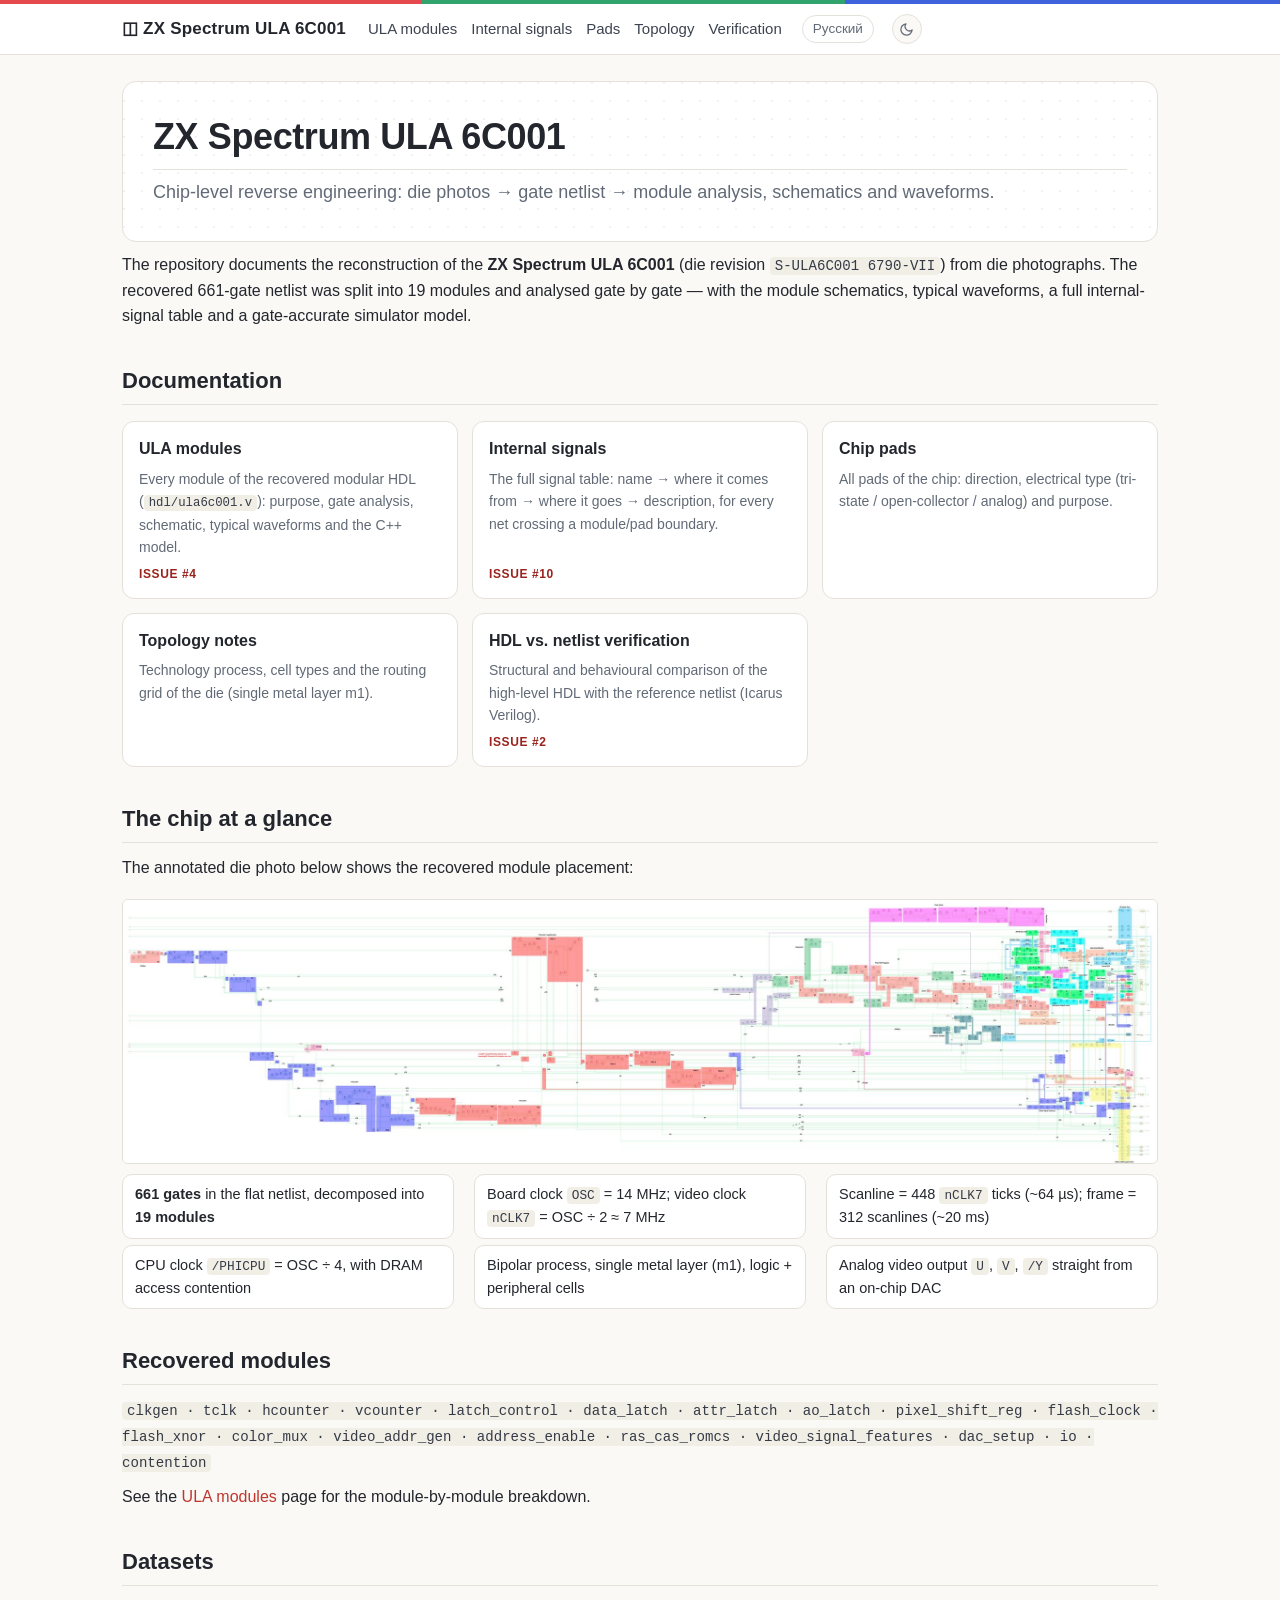
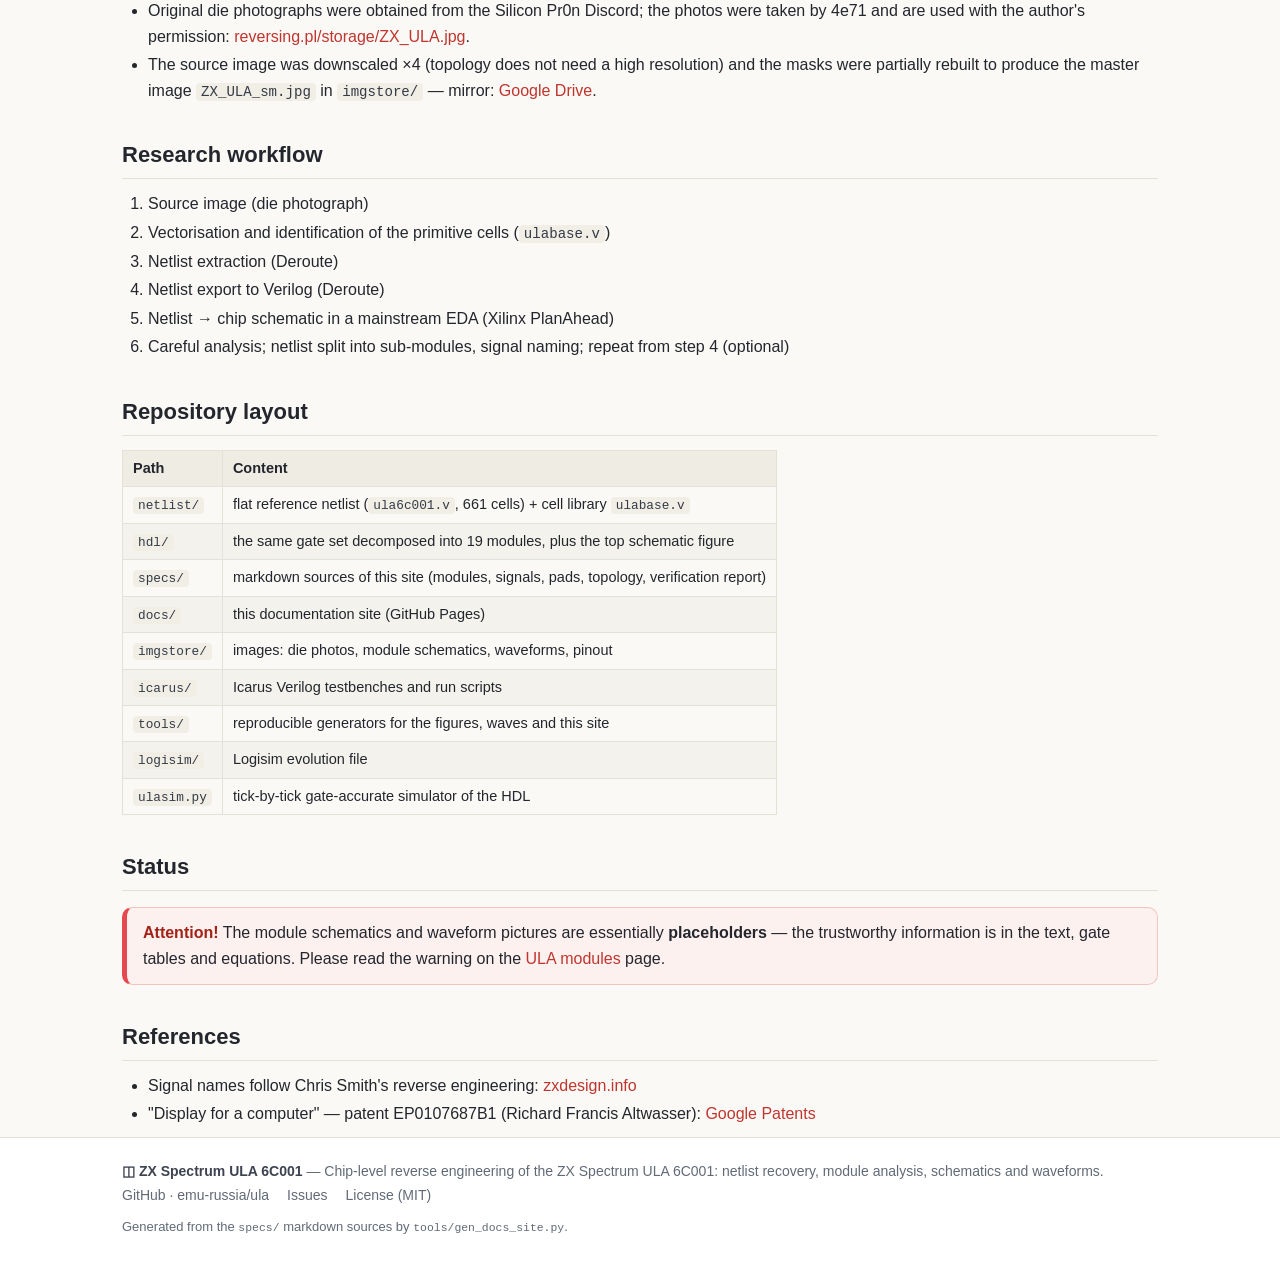
==== docs/index.html @ e71f9292 "docs: GitHub Pages site from specs markdown (issue #12) - docs/ is now the GitHub Pages source with " ====
<!DOCTYPE html>
<html lang="en">
<head>
<meta charset="utf-8">
<meta name="viewport" content="width=device-width, initial-scale=1">
<meta name="color-scheme" content="light dark">
<title>ZX Spectrum ULA 6C001 — documentation · ZX Spectrum ULA 6C001</title>
<meta name="description" content="Chip-level reverse engineering of the ZX Spectrum ULA 6C001: netlist recovery, module analysis, schematics, waveforms.">
<link rel="stylesheet" href="assets/style.css">
<script src="assets/theme.js"></script>
<link rel="icon" href="data:image/svg+xml,%3Csvg xmlns='http://www.w3.org/2000/svg' viewBox='0 0 16 16'%3E%3Crect width='16' height='16' rx='3' fill='%23111'/%3E%3Crect x='3' y='3' width='3' height='10' fill='%23e5484d'/%3E%3Crect x='7' y='3' width='3' height='10' fill='%2330a46c'/%3E%3Crect x='11' y='3' width='2' height='10' fill='%233e63dd'/%3E%3C/svg%3E">
</head>
<body>
<header class="site-header">
  <div class="wrap">
    <a class="brand" href="index.html">◫ ZX Spectrum ULA 6C001</a>
    <nav class="site-nav" aria-label="main">
      <a href="ula-modules.html">ULA modules</a><a href="ula-signals.html">Internal signals</a><a href="pads.html">Pads</a><a href="topo.html">Topology</a><a href="hdl-vs-netlist-verification.html">Verification</a>
      <a class="lang-switch" href="index.ru.html">Русский</a>
      
      <button class="theme-toggle" type="button" aria-label="Toggle color theme" title="Toggle color theme">
        <svg class="icon icon-moon" viewBox="0 0 24 24" aria-hidden="true"><path d="M21 12.79A9 9 0 1 1 11.21 3 7 7 0 0 0 21 12.79z"></path></svg>
        <svg class="icon icon-sun" viewBox="0 0 24 24" aria-hidden="true"><circle cx="12" cy="12" r="5"></circle><line x1="12" y1="1" x2="12" y2="3"></line><line x1="12" y1="21" x2="12" y2="23"></line><line x1="4.22" y1="4.22" x2="5.64" y2="5.64"></line><line x1="18.36" y1="18.36" x2="19.78" y2="19.78"></line><line x1="1" y1="12" x2="3" y2="12"></line><line x1="21" y1="12" x2="23" y2="12"></line><line x1="4.22" y1="19.78" x2="5.64" y2="18.36"></line><line x1="18.36" y1="5.64" x2="19.78" y2="4.22"></line></svg>
      </button>
    </nav>
  </div>
</header>
<main class="wrap">
  <article class="doc">
<div class="hero-band">
<h1>ZX Spectrum ULA 6C001</h1>
<p class="lead">Chip-level reverse engineering: die photos → gate netlist → module analysis, schematics and waveforms.</p>
</div>

<p>The repository documents the reconstruction of the <strong>ZX Spectrum ULA 6C001</strong>
(die revision <code>S-ULA6C001 6790-VII</code>) from die photographs. The recovered
661-gate netlist was split into 19 modules and analysed gate by gate — with the
module schematics, typical waveforms, a full internal-signal table and a
gate-accurate simulator model.</p>

<h2 id="docs">Documentation</h2>
<div class="cards">
  <a class="card" href="ula-modules.html">
    <span class="card-t">ULA modules</span>
    <span class="card-d">Every module of the recovered modular HDL
      (<code>hdl/ula6c001.v</code>): purpose, gate analysis, schematic, typical
      waveforms and the C++ model.</span>
    <span class="card-b">issue #4</span>
  </a>
  <a class="card" href="ula-signals.html">
    <span class="card-t">Internal signals</span>
    <span class="card-d">The full signal table: name → where it comes from →
      where it goes → description, for every net crossing a module/pad boundary.</span>
    <span class="card-b">issue #10</span>
  </a>
  <a class="card" href="pads.html">
    <span class="card-t">Chip pads</span>
    <span class="card-d">All pads of the chip: direction, electrical type
      (tri-state / open-collector / analog) and purpose.</span>
  </a>
  <a class="card" href="topo.html">
    <span class="card-t">Topology notes</span>
    <span class="card-d">Technology process, cell types and the routing grid of
      the die (single metal layer m1).</span>
  </a>
  <a class="card" href="hdl-vs-netlist-verification.html">
    <span class="card-t">HDL vs. netlist verification</span>
    <span class="card-d">Structural and behavioural comparison of the high-level
      HDL with the reference netlist (Icarus Verilog).</span>
    <span class="card-b">issue #2</span>
  </a>
</div>

<h2 id="chip">The chip at a glance</h2>
<p>The annotated die photo below shows the recovered module placement:</p>
<img class="hero" src="assets/ula6c001-annotated.jpg" alt="Annotated ULA 6C001 die photo with recovered module outlines">
<ul class="facts">
  <li><b>661 gates</b> in the flat netlist, decomposed into <b>19 modules</b></li>
  <li>Board clock <code>OSC</code> = 14 MHz; video clock <code>nCLK7</code> = OSC ÷ 2 ≈ 7 MHz</li>
  <li>Scanline = 448 <code>nCLK7</code> ticks (~64 µs); frame = 312 scanlines (~20 ms)</li>
  <li>CPU clock <code>/PHICPU</code> = OSC ÷ 4, with DRAM access contention</li>
  <li>Bipolar process, single metal layer (m1), logic + peripheral cells</li>
  <li>Analog video output <code>U</code>, <code>V</code>, <code>/Y</code> straight from an on-chip DAC</li>
</ul>

<h2 id="modules">Recovered modules</h2>
<p><code>clkgen · tclk · hcounter · vcounter · latch_control · data_latch ·
attr_latch · ao_latch · pixel_shift_reg · flash_clock · flash_xnor ·
color_mux · video_addr_gen · address_enable · ras_cas_romcs ·
video_signal_features · dac_setup · io · contention</code></p>
<p>See the <a href="ula-modules.html">ULA modules</a> page for the module-by-module
breakdown.</p>

<h2 id="datasets">Datasets</h2>
<ul>
  <li>Original die photographs were obtained from the Silicon Pr0n Discord;
      the photos were taken by 4e71 and are used with the author's permission:
      <a href="https://reversing.pl/storage/ZX_ULA.jpg">reversing.pl/storage/ZX_ULA.jpg</a>.</li>
  <li>The source image was downscaled ×4 (topology does not need a high
      resolution) and the masks were partially rebuilt to produce the master
      image <code>ZX_ULA_sm.jpg</code> in <code>imgstore/</code> — mirror:
      <a href="https://drive.google.com/file/d/1--3bO9DbVKPTjt3Om8gvpYQBYHB_Lc9T/view">Google Drive</a>.</li>
</ul>

<h2 id="process">Research workflow</h2>
<ol>
  <li>Source image (die photograph)</li>
  <li>Vectorisation and identification of the primitive cells (<code>ulabase.v</code>)</li>
  <li>Netlist extraction (Deroute)</li>
  <li>Netlist export to Verilog (Deroute)</li>
  <li>Netlist → chip schematic in a mainstream EDA (Xilinx PlanAhead)</li>
  <li>Careful analysis; netlist split into sub-modules, signal naming; repeat from step 4 (optional)</li>
</ol>

<h2 id="repo">Repository layout</h2>
<table>
<thead><tr><th>Path</th><th>Content</th></tr></thead>
<tbody>
<tr><td><code>netlist/</code></td><td>flat reference netlist (<code>ula6c001.v</code>, 661 cells) + cell library <code>ulabase.v</code></td></tr>
<tr><td><code>hdl/</code></td><td>the same gate set decomposed into 19 modules, plus the top schematic figure</td></tr>
<tr><td><code>specs/</code></td><td>markdown sources of this site (modules, signals, pads, topology, verification report)</td></tr>
<tr><td><code>docs/</code></td><td>this documentation site (GitHub Pages)</td></tr>
<tr><td><code>imgstore/</code></td><td>images: die photos, module schematics, waveforms, pinout</td></tr>
<tr><td><code>icarus/</code></td><td>Icarus Verilog testbenches and run scripts</td></tr>
<tr><td><code>tools/</code></td><td>reproducible generators for the figures, waves and this site</td></tr>
<tr><td><code>logisim/</code></td><td>Logisim evolution file</td></tr>
<tr><td><code>ulasim.py</code></td><td>tick-by-tick gate-accurate simulator of the HDL</td></tr>
</tbody>
</table>

<h2 id="status">Status</h2>
<div class="callout warning">
<p><strong>Attention!</strong> The module schematics and waveform pictures are
essentially <strong>placeholders</strong> — the trustworthy information is in the
text, gate tables and equations. Please read the warning on the
<a href="ula-modules.html">ULA modules</a> page.</p>
</div>

<h2 id="refs">References</h2>
<ul>
  <li>Signal names follow Chris Smith's reverse engineering: <a href="http://www.zxdesign.info/schematics.shtml">zxdesign.info</a></li>
  <li>"Display for a computer" — patent EP0107687B1 (Richard Francis Altwasser): <a href="https://patents.google.com/patent/EP0107687B1">Google Patents</a></li>
</ul>

  </article>
</main>
<footer class="site-footer">
  <div class="wrap">
    <div>
      <p class="f-title">◫ ZX Spectrum ULA 6C001 <span class="f-sub">— Chip-level reverse engineering of the ZX Spectrum ULA 6C001: netlist recovery, module analysis, schematics and waveforms.</span></p>
      <p class="f-links">
        <a href="https://github.com/emu-russia/ula">GitHub · emu-russia/ula</a>
        <a href="https://github.com/emu-russia/ula/issues">Issues</a>
        <a href="https://github.com/emu-russia/ula/blob/main/LICENSE">License (MIT)</a>
      </p>
    </div>
    
    <p class="f-gen">Generated from the <code>specs/</code> markdown sources by <code>tools/gen_docs_site.py</code>.</p>
  </div>
</footer>
</body>
</html>
---- docs/assets/style.css ----
:root{
  --bg:#faf9f6; --panel:#ffffff; --ink:#23262d; --muted:#616a76;
  --line:#e4e1d8; --accent:#c0352e; --accent-ink:#9a231d; --nav-ink:#3d4350;
  --code-bg:#f1eee6; --code-ink:#343a46;
  --pre-bg:#1e232e; --pre-ink:#d5dae4;
  --thead-bg:#efece3; --zebra-bg:#f4f2ec;
  --quote-border:#cfc9bb; --quote-bg:#f3f1ea;
  --warn-bg:#fdf1ef; --warn-border:#f2c5c0; --warn-strong:#a32217;
  --dot:rgba(0,0,0,.05); --shadow:0 3px 12px rgba(0,0,0,.09);
  --stripe:linear-gradient(90deg,#e5484d 0 33%,#30a46c 33% 66%,#3e63dd 66% 100%);
  color-scheme:light;
}
[data-theme="dark"]{
  --bg:#101216; --panel:#1a1d24; --ink:#e7eaf0; --muted:#9aa2b1;
  --line:#313845; --accent:#f28f85; --accent-ink:#ffb7ae; --nav-ink:#c5cbd6;
  --code-bg:#262c37; --code-ink:#e2e6ee;
  --pre-bg:#0b0d12; --pre-ink:#d7dce6;
  --thead-bg:#262c37; --zebra-bg:#1f232c;
  --quote-border:#474f5e; --quote-bg:#20242d;
  --warn-bg:#2c1c1b; --warn-border:#82423b; --warn-strong:#ffb7ae;
  --dot:rgba(255,255,255,.045); --shadow:0 4px 14px rgba(0,0,0,.5);
  color-scheme:dark;
}
*{box-sizing:border-box}
html{scroll-behavior:smooth}
body{
  margin:0;background:var(--bg);color:var(--ink);
  font:16px/1.6 -apple-system,BlinkMacSystemFont,"Segoe UI",Roboto,"Helvetica Neue",Arial,"Noto Sans",sans-serif;
  -webkit-text-size-adjust:100%;
  transition:background-color .2s ease,color .2s ease;
}
.wrap{max-width:1080px;margin:0 auto;padding:0 22px}
a{color:var(--accent);text-decoration:none}
a:hover{text-decoration:underline}
/* spectrum stripe */
body::before{
  content:"";display:block;height:4px;background:var(--stripe);
}

/* ---------- header ---------- */
.site-header{background:var(--panel);border-bottom:1px solid var(--line);
  transition:background-color .2s ease,border-color .2s ease}
.site-header .wrap{display:flex;flex-wrap:wrap;align-items:center;gap:10px 22px;
  padding-top:10px;padding-bottom:10px}
.brand{font-weight:700;font-size:17px;letter-spacing:.2px;color:var(--ink);
  white-space:nowrap;display:inline-flex;align-items:center;gap:8px}
.brand:hover{text-decoration:none;color:var(--accent)}
.site-nav{display:flex;flex-wrap:wrap;align-items:center;gap:4px 14px;font-size:15px}
.site-nav a{color:var(--nav-ink)}
.site-nav a:hover{color:var(--accent);text-decoration:none}
.site-nav a.active{color:var(--accent-ink);font-weight:600;
  box-shadow:inset 0 -2px 0 var(--accent)}
.site-nav .lang-switch{margin-left:6px;padding:2px 10px;border:1px solid var(--line);
  border-radius:999px;font-size:13.5px;color:var(--muted)}
.site-nav .lang-switch:hover{color:var(--accent);border-color:var(--accent);
  text-decoration:none}

/* ---------- theme toggle ---------- */
.theme-toggle{
  display:inline-flex;align-items:center;justify-content:center;
  width:30px;height:30px;padding:0;margin-left:4px;
  border:1px solid var(--line);border-radius:999px;
  background:var(--bg);color:var(--muted);cursor:pointer;
  transition:color .15s,border-color .15s,background-color .2s;
}
.theme-toggle:hover{color:var(--accent);border-color:var(--accent)}
.theme-toggle svg{
  width:15px;height:15px;stroke:currentColor;fill:none;
  stroke-width:2;stroke-linecap:round;stroke-linejoin:round;
}
.theme-toggle .icon-sun{display:none}
[data-theme="dark"] .theme-toggle .icon-sun{display:block}
[data-theme="dark"] .theme-toggle .icon-moon{display:none}

/* ---------- article ---------- */
main{padding:26px 0 40px}
.doc h1{
  font-size:30px;line-height:1.2;margin:6px 0 18px;letter-spacing:-.2px;
  padding-bottom:12px;border-bottom:1px solid var(--line);
}
.doc h2{font-size:22px;margin:34px 0 12px;padding-bottom:6px;
  border-bottom:1px solid var(--line);scroll-margin-top:14px}
.doc h3{font-size:18px;margin:24px 0 8px;scroll-margin-top:14px}
.doc h4{font-size:16px;margin:18px 0 6px}
.doc p{margin:10px 0}
.doc ul,.doc ol{margin:10px 0;padding-left:26px}
.doc li{margin:3px 0}
.doc img{max-width:100%;height:auto;border-radius:6px}
.doc p:has(> img:only-child){text-align:center}
.doc hr{border:0;border-top:2px solid var(--line);margin:30px 0}
code{
  font-family:ui-monospace,SFMono-Regular,Menlo,Consolas,"Liberation Mono",monospace;
  font-size:.88em;background:var(--code-bg);color:var(--code-ink);
  padding:1px 5px;border-radius:4px;
}
pre{
  background:var(--pre-bg);color:var(--pre-ink);border-radius:10px;
  padding:14px 16px;overflow:auto;font-size:13.5px;line-height:1.55;
}
pre code{background:none;color:inherit;padding:0;font-size:inherit}
table{border-collapse:collapse;width:100%;margin:14px 0;font-size:14.5px;
  display:block;overflow-x:auto}
thead th{background:var(--thead-bg);text-align:left}
th,td{border:1px solid var(--line);padding:6px 10px;vertical-align:top}
tbody tr:nth-child(even){background:var(--zebra-bg)}
blockquote{margin:16px 0;padding:2px 16px;border-left:4px solid var(--quote-border);
  background:var(--quote-bg);border-radius:0 8px 8px 0}
blockquote p{margin:8px 0}
.callout{border-radius:10px;padding:12px 16px;margin:16px 0}
.callout p{margin:0 0 6px}
.callout p:last-child{margin-bottom:0}
.callout.warning{background:var(--warn-bg);border:1px solid var(--warn-border);
  border-left:5px solid #e5484d}
.callout.warning strong:first-child{color:var(--warn-strong)}
/* per-page contents */
.page-toc{margin:14px 0 6px;background:var(--panel);border:1px solid var(--line);
  border-radius:10px;padding:10px 16px}
.page-toc summary{cursor:pointer;font-weight:600;user-select:none}
.page-toc ul{margin:8px 0 4px;padding-left:22px}
.page-toc ul ul{margin:2px 0}
.page-toc a{color:var(--nav-ink)}
.page-toc a:hover{color:var(--accent);text-decoration:none}
.doc .srcnote{color:var(--muted);font-size:14px;margin:2px 0 18px}

/* ---------- landing ---------- */
.hero-band{background:var(--panel);border:1px solid var(--line);border-radius:14px;
  padding:34px 30px 26px;margin:26px 0 6px;
  background-image:radial-gradient(circle at 1px 1px,var(--dot) 1px,transparent 0);
  background-size:18px 18px}
.hero-band h1{font-size:36px;line-height:1.15;margin:0 0 8px;letter-spacing:-.4px}
.hero-band .lead{font-size:18px;color:var(--muted);margin:0 0 8px}
.doc .hero{display:block;margin:18px auto 6px;border:1px solid var(--line);width:100%}
.cards{display:grid;grid-template-columns:repeat(auto-fill,minmax(300px,1fr));
  gap:14px;margin:16px 0}
.card{display:flex;flex-direction:column;gap:6px;background:var(--panel);
  border:1px solid var(--line);border-radius:12px;padding:14px 16px;
  transition:border-color .15s, box-shadow .15s, background-color .2s;color:inherit}
.card:hover{text-decoration:none;border-color:var(--accent);box-shadow:var(--shadow)}
.card-t{font-weight:700;font-size:16px;color:var(--ink)}
.card-d{font-size:14px;color:var(--muted);flex:1}
.card-b{font-size:12px;color:var(--accent-ink);text-transform:uppercase;
  letter-spacing:.6px;font-weight:600}
ul.facts{list-style:none;padding-left:0;display:grid;
  grid-template-columns:repeat(auto-fill,minmax(320px,1fr));gap:6px 20px}
ul.facts li{padding:8px 12px;background:var(--panel);border:1px solid var(--line);
  border-radius:10px;font-size:14.5px;margin:0}

/* ---------- footer ---------- */
.site-footer{border-top:1px solid var(--line);background:var(--panel);
  padding:22px 0 30px;color:var(--muted);font-size:14px;
  transition:background-color .2s ease}
.site-footer .wrap{display:flex;flex-direction:column;gap:10px}
.f-title{font-weight:600;color:var(--nav-ink);margin:0 0 2px}
.f-title .f-sub{font-weight:400;color:var(--muted)}
.f-links{display:flex;flex-wrap:wrap;gap:6px 18px;margin:0}
.f-links a{color:var(--muted)}
.f-links a:hover{color:var(--accent)}
.f-gen{color:var(--muted);margin:0;font-size:13px}
.f-gen code{background:none;color:inherit;padding:0}
p.srcnote{color:var(--muted);font-size:13.5px;margin:2px 0}

@media (max-width:640px){
  .hero-band h1{font-size:27px}
  body{font-size:15px}
}
@media print{
  .site-header,.site-footer,.page-toc,.theme-toggle{display:none}
  body{background:#fff;color:#000}
}
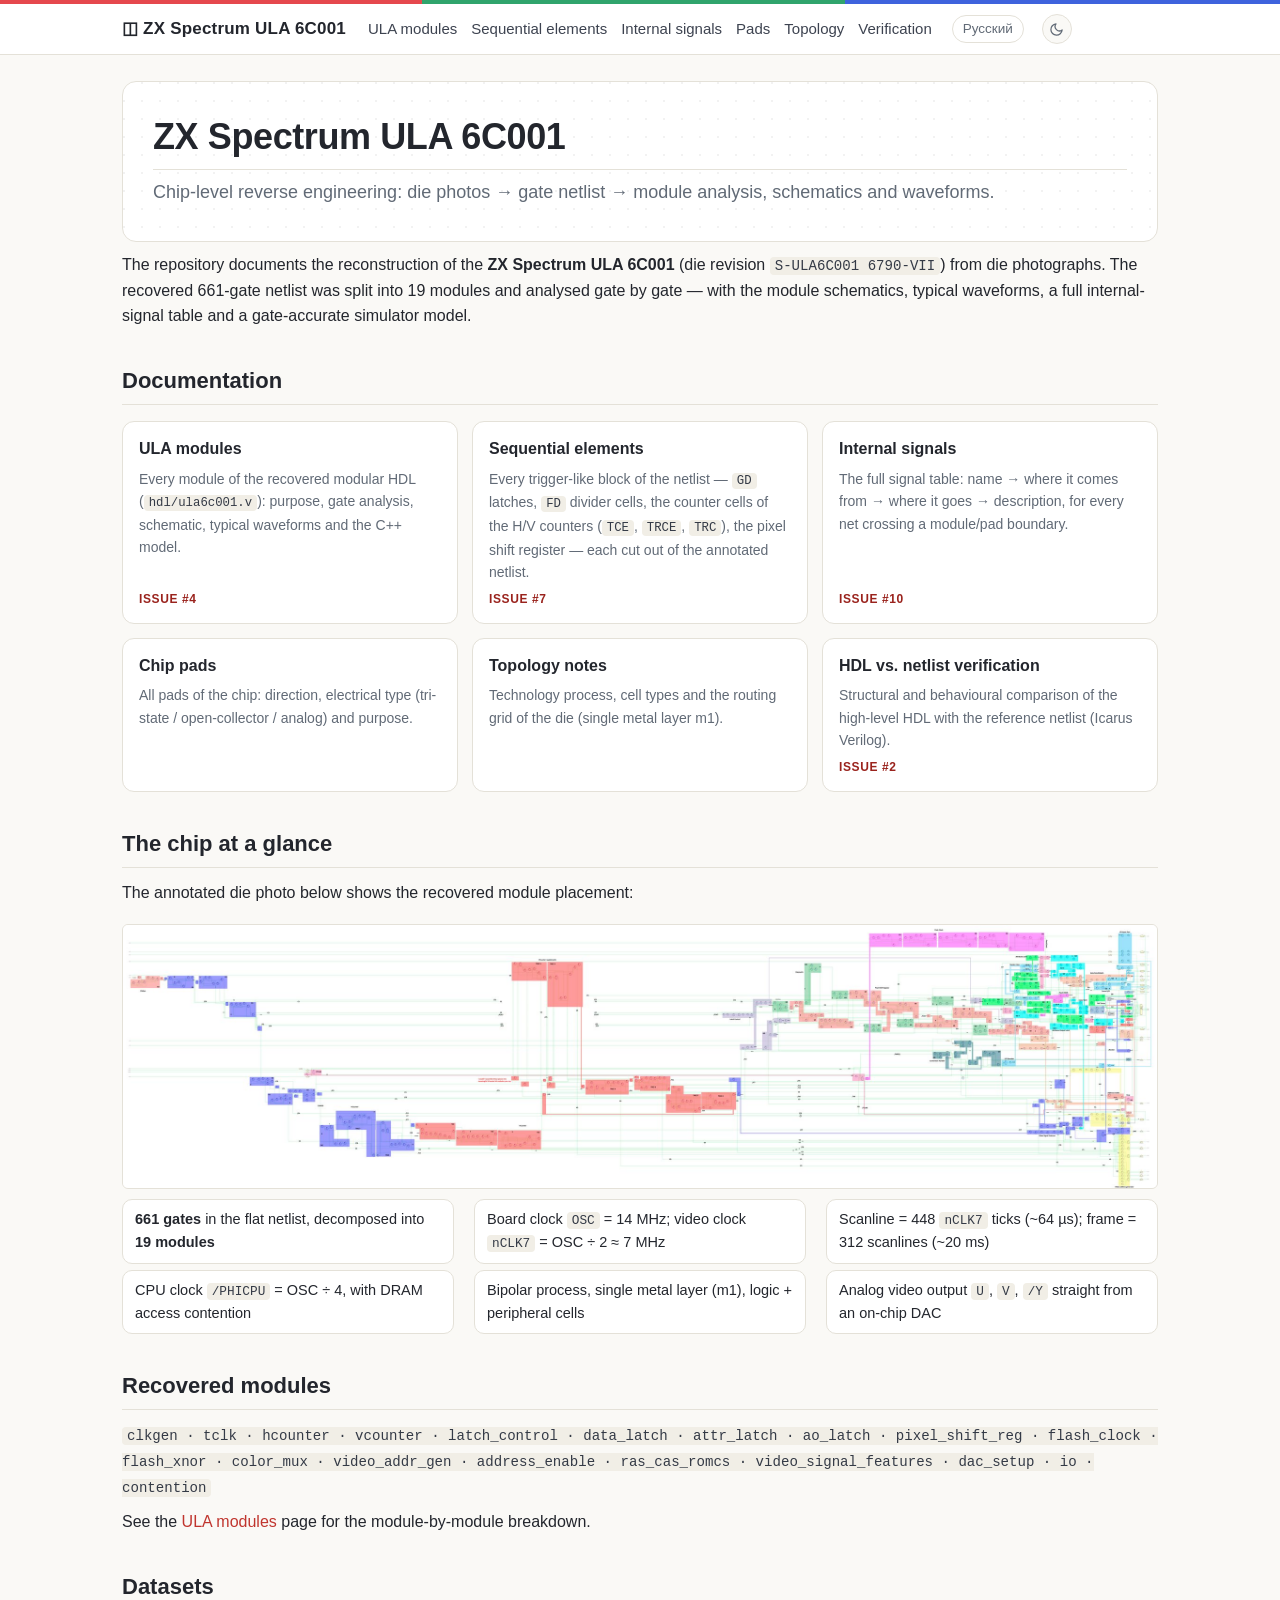
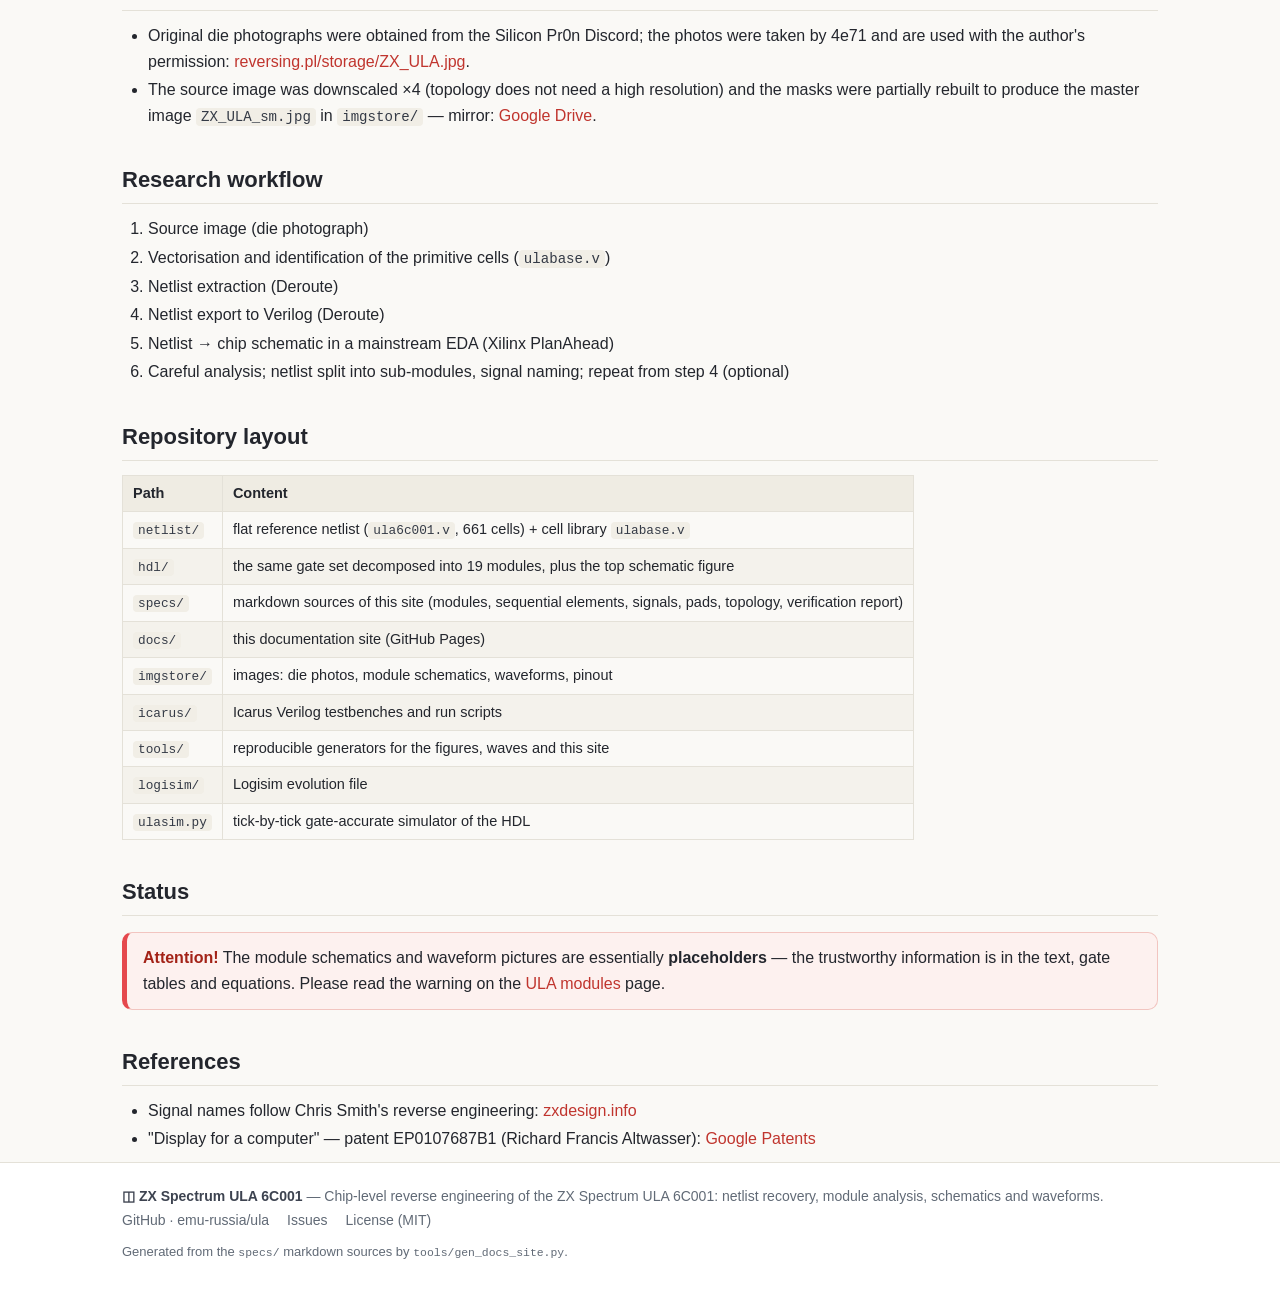
==== commit 10409322: "seq" ====
--- a/docs/index.html
+++ b/docs/index.html
@@ -15,7 +15,7 @@
   <div class="wrap">
     <a class="brand" href="index.html">◫ ZX Spectrum ULA 6C001</a>
     <nav class="site-nav" aria-label="main">
-      <a href="ula-modules.html">ULA modules</a><a href="ula-signals.html">Internal signals</a><a href="pads.html">Pads</a><a href="topo.html">Topology</a><a href="hdl-vs-netlist-verification.html">Verification</a>
+      <a href="ula-modules.html">ULA modules</a><a href="seq.html">Sequential elements</a><a href="ula-signals.html">Internal signals</a><a href="pads.html">Pads</a><a href="topo.html">Topology</a><a href="hdl-vs-netlist-verification.html">Verification</a>
       <a class="lang-switch" href="index.ru.html">Русский</a>
       
       <button class="theme-toggle" type="button" aria-label="Toggle color theme" title="Toggle color theme">
@@ -46,6 +46,14 @@
       (<code>hdl/ula6c001.v</code>): purpose, gate analysis, schematic, typical
       waveforms and the C++ model.</span>
     <span class="card-b">issue #4</span>
+  </a>
+  <a class="card" href="seq.html">
+    <span class="card-t">Sequential elements</span>
+    <span class="card-d">Every trigger-like block of the netlist — <code>GD</code>
+      latches, <code>FD</code> divider cells, the counter cells of the H/V
+      counters (<code>TCE</code>, <code>TRCE</code>, <code>TRC</code>), the pixel
+      shift register — each cut out of the annotated netlist.</span>
+    <span class="card-b">issue #7</span>
   </a>
   <a class="card" href="ula-signals.html">
     <span class="card-t">Internal signals</span>
@@ -118,7 +126,7 @@
 <tbody>
 <tr><td><code>netlist/</code></td><td>flat reference netlist (<code>ula6c001.v</code>, 661 cells) + cell library <code>ulabase.v</code></td></tr>
 <tr><td><code>hdl/</code></td><td>the same gate set decomposed into 19 modules, plus the top schematic figure</td></tr>
-<tr><td><code>specs/</code></td><td>markdown sources of this site (modules, signals, pads, topology, verification report)</td></tr>
+<tr><td><code>specs/</code></td><td>markdown sources of this site (modules, sequential elements, signals, pads, topology, verification report)</td></tr>
 <tr><td><code>docs/</code></td><td>this documentation site (GitHub Pages)</td></tr>
 <tr><td><code>imgstore/</code></td><td>images: die photos, module schematics, waveforms, pinout</td></tr>
 <tr><td><code>icarus/</code></td><td>Icarus Verilog testbenches and run scripts</td></tr>
